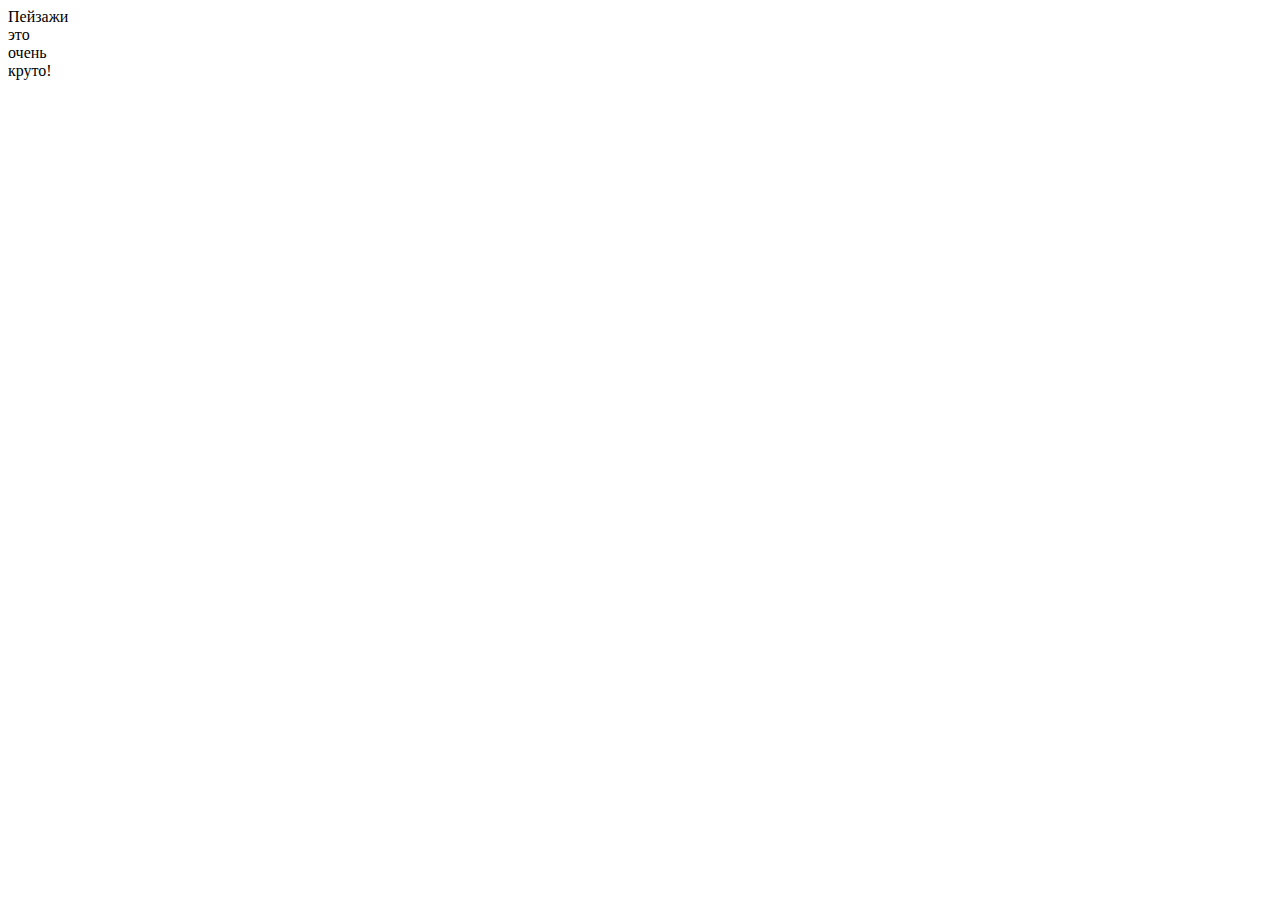
==== index.html @ 5f1b150b "+" ====
<!DOCTYPE html>
<html lang="en">
<head>
	<meta charset="UTF-8">
	<title>Flex box</title>
	<link href="https://fonts.googleapis.com/css?family=Bad+Script&amp;subset=cyrillic" rel="stylesheet">
		<link rel="stylesheet" href="css/normalize.css">

	  <link rel="stylesheet" href="less/style.css">
</head>
<body>
	<div class="slider">
	<div class="item item-1"><span>Пейзажи</span></div>
	<div class="item item-2"><span>это</span></div>
	<div class="item item-3"><span>очень</span></div>
	<div class="item item-4"><span>круто!</span></div>
	</div>

</body>
</html>
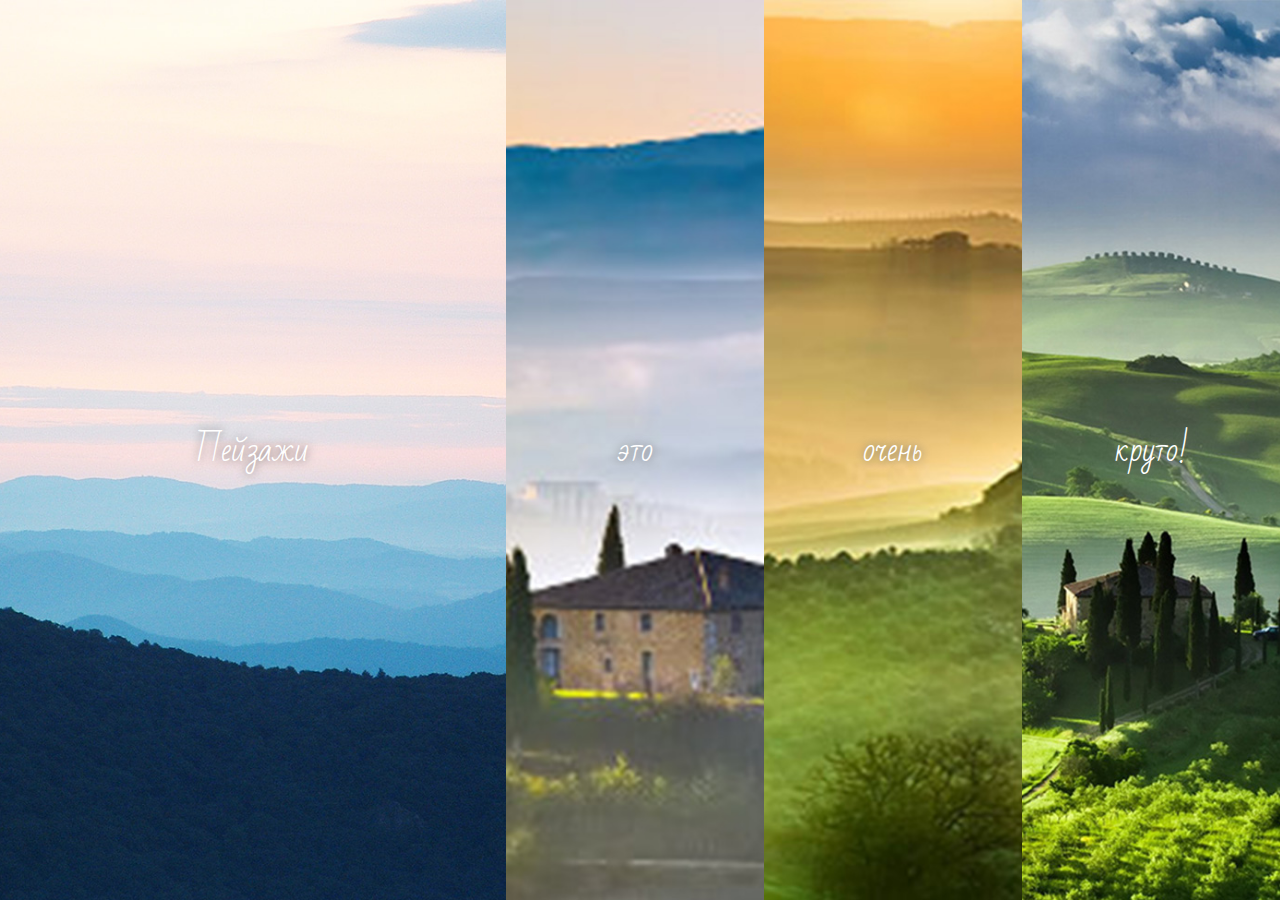
==== commit b2fdd3cc: "Update index.html" ====
--- a/index.html
+++ b/index.html
@@ -4,9 +4,9 @@
 	<meta charset="UTF-8">
 	<title>Flex box</title>
 	<link href="https://fonts.googleapis.com/css?family=Bad+Script&amp;subset=cyrillic" rel="stylesheet">
-		<link rel="stylesheet" href="css/normalize.css">
-
-	  <link rel="stylesheet" href="less/style.css">
+	<link rel="stylesheet" href="css/normalize.css">
+        <link rel="stylesheet" href="css/style.css">
+	<link rel="stylesheet" href="less/style.css">
 </head>
 <body>
 	<div class="slider">
@@ -17,4 +17,4 @@
 	</div>
 
 </body>
-</html>+</html>
--- a/css/style.css
+++ b/css/style.css
@@ -0,0 +1,69 @@
+* {
+	box-sizing: border-box;
+}
+
+body {
+	margin: 0;
+	padding: 0;
+	color: #fff;
+	font-family: 'Bad Script', cursive;
+}
+
+.slider {
+	display: flex;
+	justify-content: center;
+	align-items: center;
+	padding: 0;
+}
+
+.item {
+	height: 100vh;
+	display: flex;
+	justify-content: center;
+	align-items: center;
+
+	background-color: #aeaeae;
+	flex-basis: 25%;
+	transition: 0.2s;
+	text-shadow: 1px;
+}
+
+span {
+	font-size: 2rem;
+	text-shadow: 0px 0px 10px #696969;
+}
+.item:hover {
+  flex-basis: 49%;
+}
+.item-1 {
+	background: url(../img/01-FLEXBOX.jpg) no-repeat center center;
+	background-size: cover;
+}
+
+.item-2 {
+	background: url(../img/02-FLEXBOX.jpg) no-repeat center center;
+	background-size: cover;
+}
+
+.item-3 {
+	background: url(../img/03-FLEXBOX.jpg) no-repeat center center;
+	background-size: cover;
+}
+
+.item-4 {
+	background: url(../img/04-FLEXBOX.jpg) no-repeat center center;
+	background-size: cover;
+}
+
+@media (max-width: 640px) {
+	.slider {
+		height: 100vh;
+		flex-flow: column;
+	}
+	.item {
+		width: 100%;
+}
+	.item:hover {
+  flex-basis: 50%;
+	}
+}--- a/less/style.css
+++ b/less/style.css
@@ -0,0 +1,69 @@
+* {
+	box-sizing: border-box;
+}
+
+body {
+	margin: 0;
+	padding: 0;
+	color: #fff;
+	font-family: 'Bad Script', cursive;
+}
+
+.slider {
+	display: flex;
+	justify-content: center;
+	align-items: center;
+	padding: 0;
+}
+
+.item {
+	height: 100vh;
+	display: flex;
+	justify-content: center;
+	align-items: center;
+
+	background-color: #aeaeae;
+	flex-basis: 25%;
+	transition: 0.2s;
+	text-shadow: 1px;
+}
+
+span {
+	font-size: 2rem;
+	text-shadow: 0px 0px 10px #696969;
+}
+.item:hover {
+  flex-basis: 49%;
+}
+.item-1 {
+	background: url(../img/01-FLEXBOX.jpg) no-repeat center center;
+	background-size: cover;
+}
+
+.item-2 {
+	background: url(../img/02-FLEXBOX.jpg) no-repeat center center;
+	background-size: cover;
+}
+
+.item-3 {
+	background: url(../img/03-FLEXBOX.jpg) no-repeat center center;
+	background-size: cover;
+}
+
+.item-4 {
+	background: url(../img/04-FLEXBOX.jpg) no-repeat center center;
+	background-size: cover;
+}
+
+@media (max-width: 640px) {
+	.slider {
+		height: 100vh;
+		flex-flow: column;
+	}
+	.item {
+		width: 100%;
+}
+	.item:hover {
+  flex-basis: 50%;
+	}
+}